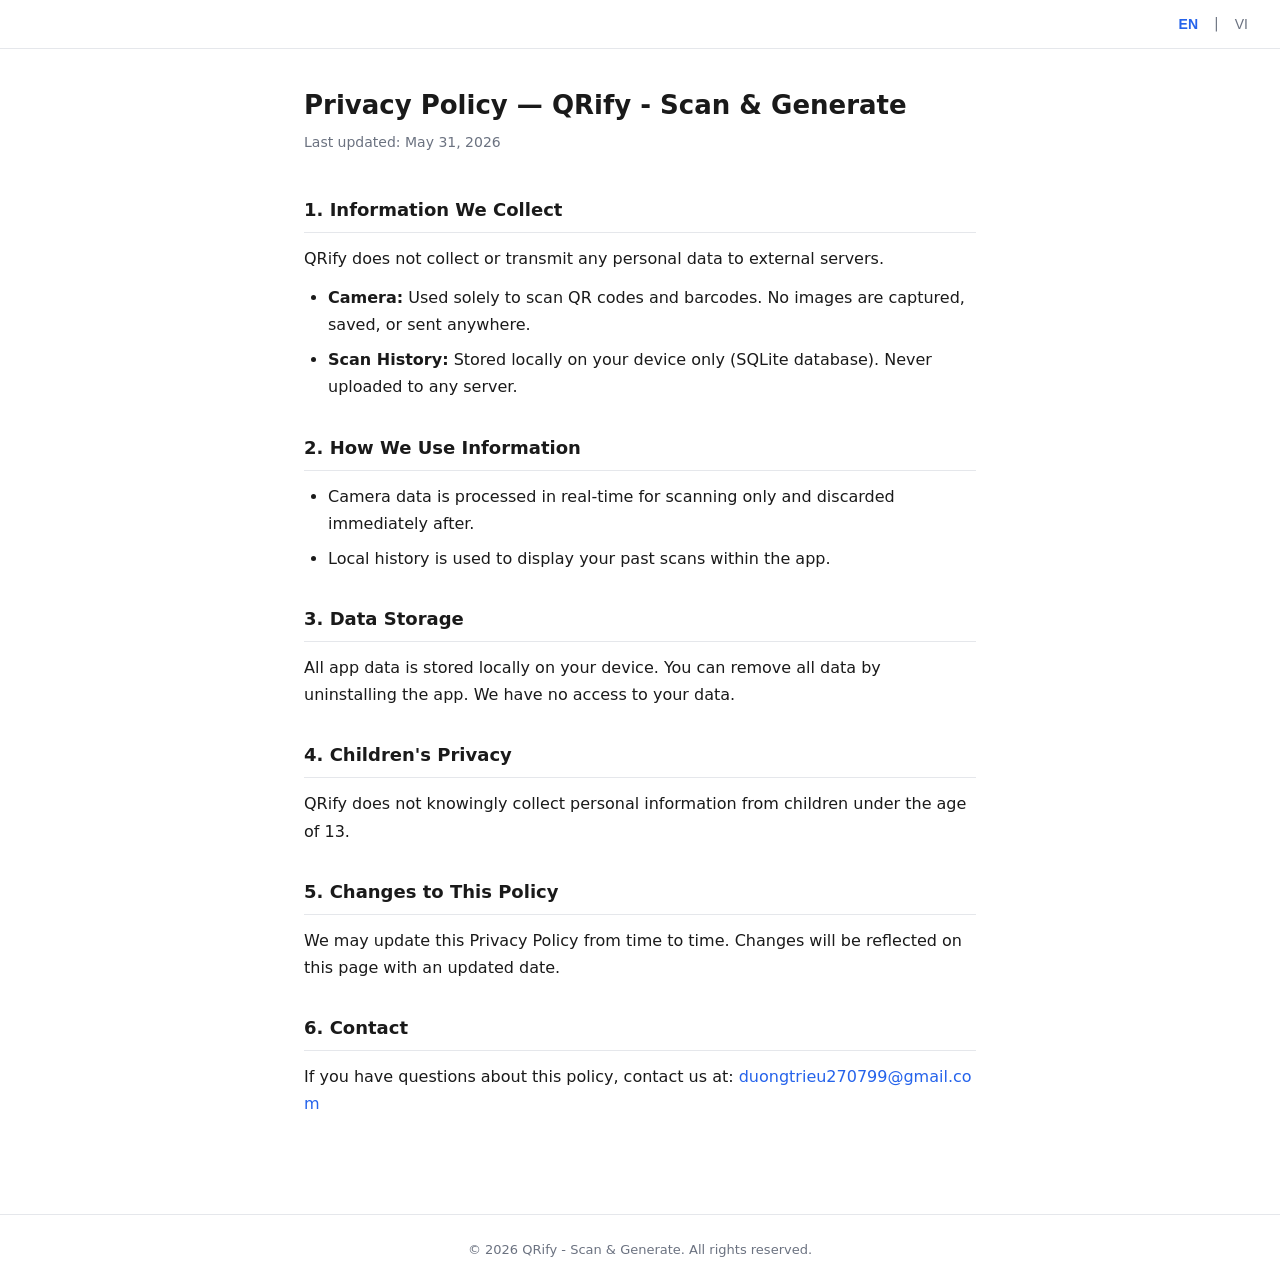
==== index.html @ f02696bc "Remove AdMob references and fix language display bug - Comment out Advertising ID (Section 1 & 2) an" ====
<!DOCTYPE html>
<html lang="en">
<head>
  <meta charset="UTF-8" />
  <meta name="viewport" content="width=device-width, initial-scale=1.0" />
  <title>Privacy Policy — QRify - Scan &amp; Generate</title>
  <style>
    .vi { display: none; }
    .lang-vi .vi { display: inline; }
    .lang-vi .en { display: none; }
  </style>
  <link rel="stylesheet" href="style.css?v=3" />
</head>
<body>
  <header>
    <div class="lang-switcher">
      <button id="btn-en" onclick="setLang('en')">EN</button>
      <span>|</span>
      <button id="btn-vi" onclick="setLang('vi')">VI</button>
    </div>
  </header>

  <main>
    <h1>
      <span class="en">Privacy Policy — QRify - Scan &amp; Generate</span>
      <span class="vi">Chính Sách Quyền Riêng Tư — QRify - Scan &amp; Generate</span>
    </h1>
    <p class="last-updated">
      <span class="en">Last updated: May 31, 2026</span>
      <span class="vi">Cập nhật lần cuối: 31 tháng 5, 2026</span>
    </p>

    <section>
      <h2>
        <span class="en">1. Information We Collect</span>
        <span class="vi">1. Thông Tin Chúng Tôi Thu Thập</span>
      </h2>
      <p>
        <span class="en">QRify does not collect or transmit any personal data to external servers.</span>
        <span class="vi">QRify không thu thập hay truyền bất kỳ dữ liệu cá nhân nào lên máy chủ bên ngoài.</span>
      </p>
      <ul>
        <li>
          <strong><span class="en">Camera:</span><span class="vi">Camera:</span></strong>
          <span class="en">Used solely to scan QR codes and barcodes. No images are captured, saved, or sent anywhere.</span>
          <span class="vi">Chỉ dùng để quét mã QR và barcode. Không chụp, không lưu, không gửi ảnh đi bất kỳ đâu.</span>
        </li>
        <li>
          <strong><span class="en">Scan History:</span><span class="vi">Lịch sử quét:</span></strong>
          <span class="en">Stored locally on your device only (SQLite database). Never uploaded to any server.</span>
          <span class="vi">Chỉ lưu cục bộ trên thiết bị của bạn (cơ sở dữ liệu SQLite). Không bao giờ được tải lên máy chủ.</span>
        </li>
        <!-- ADMOB: uncomment khi tích hợp AdMob
        <li>
          <strong><span class="en">Advertising ID:</span><span class="vi">Advertising ID:</span></strong>
          <span class="en">Google AdMob may collect your device Advertising ID to serve relevant ads. This is managed entirely by Google.</span>
          <span class="vi">Google AdMob có thể thu thập Advertising ID của thiết bị để hiển thị quảng cáo phù hợp. Việc này do Google quản lý hoàn toàn.</span>
        </li>
        -->
      </ul>
    </section>

    <section>
      <h2>
        <span class="en">2. How We Use Information</span>
        <span class="vi">2. Cách Chúng Tôi Sử Dụng Thông Tin</span>
      </h2>
      <ul>
        <li>
          <span class="en">Camera data is processed in real-time for scanning only and discarded immediately after.</span>
          <span class="vi">Dữ liệu camera chỉ được xử lý thời gian thực để quét và bị xóa ngay sau đó.</span>
        </li>
        <li>
          <span class="en">Local history is used to display your past scans within the app.</span>
          <span class="vi">Lịch sử cục bộ được dùng để hiển thị các lần quét trước đây trong ứng dụng.</span>
        </li>
        <!-- ADMOB: uncomment khi tích hợp AdMob
        <li>
          <span class="en">Advertising ID is used by Google AdMob per their own privacy policy.</span>
          <span class="vi">Advertising ID được Google AdMob sử dụng theo chính sách riêng của họ.</span>
        </li>
        -->
      </ul>
    </section>

    <!-- ADMOB: uncomment khi tích hợp AdMob
    <section>
      <h2>
        <span class="en">3. Third-Party Services</span>
        <span class="vi">3. Dịch Vụ Bên Thứ Ba</span>
      </h2>
      <p>
        <span class="en">We use Google AdMob for in-app advertising. Google may collect and use data as described in their Privacy Policy:</span>
        <span class="vi">Chúng tôi dùng Google AdMob cho quảng cáo trong ứng dụng. Google có thể thu thập và sử dụng dữ liệu theo Chính Sách Quyền Riêng Tư của họ:</span>
        <a href="https://policies.google.com/privacy" target="_blank" rel="noopener noreferrer">https://policies.google.com/privacy</a>
      </p>
    </section>
    -->

    <section>
      <h2>
        <span class="en">3. Data Storage</span>
        <span class="vi">3. Lưu Trữ Dữ Liệu</span>
      </h2>
      <p>
        <span class="en">All app data is stored locally on your device. You can remove all data by uninstalling the app. We have no access to your data.</span>
        <span class="vi">Toàn bộ dữ liệu ứng dụng được lưu cục bộ trên thiết bị của bạn. Bạn có thể xóa toàn bộ dữ liệu bằng cách gỡ cài đặt ứng dụng. Chúng tôi không có quyền truy cập vào dữ liệu của bạn.</span>
      </p>
    </section>

    <section>
      <h2>
        <span class="en">4. Children's Privacy</span>
        <span class="vi">4. Quyền Riêng Tư Trẻ Em</span>
      </h2>
      <p>
        <span class="en">QRify does not knowingly collect personal information from children under the age of 13.</span>
        <span class="vi">QRify không cố ý thu thập thông tin cá nhân từ trẻ em dưới 13 tuổi.</span>
      </p>
    </section>

    <section>
      <h2>
        <span class="en">5. Changes to This Policy</span>
        <span class="vi">5. Thay Đổi Chính Sách</span>
      </h2>
      <p>
        <span class="en">We may update this Privacy Policy from time to time. Changes will be reflected on this page with an updated date.</span>
        <span class="vi">Chúng tôi có thể cập nhật Chính Sách Quyền Riêng Tư này theo thời gian. Thay đổi sẽ được phản ánh trên trang này cùng ngày cập nhật mới.</span>
      </p>
    </section>

    <section>
      <h2>
        <span class="en">6. Contact</span>
        <span class="vi">6. Liên Hệ</span>
      </h2>
      <p>
        <span class="en">If you have questions about this policy, contact us at:</span>
        <span class="vi">Nếu bạn có thắc mắc về chính sách này, hãy liên hệ chúng tôi tại:</span>
        <a href="mailto:duongtrieu270799@gmail.com">duongtrieu270799@gmail.com</a>
      </p>
    </section>
  </main>

  <footer>
    <p>
      <span class="en">&copy; 2026 QRify - Scan &amp; Generate. All rights reserved.</span>
      <span class="vi">&copy; 2026 QRify - Scan &amp; Generate. Bảo lưu mọi quyền.</span>
    </p>
  </footer>

  <script>
    function setLang(lang) {
      if (lang === 'vi') {
        document.body.classList.add('lang-vi');
        document.documentElement.lang = 'vi';
      } else {
        document.body.classList.remove('lang-vi');
        document.documentElement.lang = 'en';
      }
      document.getElementById('btn-en').classList.toggle('active', lang === 'en');
      document.getElementById('btn-vi').classList.toggle('active', lang === 'vi');
      localStorage.setItem('qrify-lang', lang);
    }

    (function () {
      var param = new URLSearchParams(window.location.search).get('lang');
      var saved = localStorage.getItem('qrify-lang');
      setLang(param || saved || 'en');
    })();
  </script>
</body>
</html>
---- style.css ----
:root {
  --bg: #ffffff;
  --surface: #f8f9fa;
  --text: #1a1a1a;
  --text-muted: #6b7280;
  --accent: #2563eb;
  --accent-hover: #1d4ed8;
  --border: #e5e7eb;
  --radius: 6px;
}

@media (prefers-color-scheme: dark) {
  :root {
    --bg: #0f172a;
    --surface: #1e293b;
    --text: #f1f5f9;
    --text-muted: #94a3b8;
    --accent: #60a5fa;
    --accent-hover: #93c5fd;
    --border: #334155;
  }
}

*, *::before, *::after {
  box-sizing: border-box;
  margin: 0;
  padding: 0;
}

body {
  font-family: system-ui, -apple-system, BlinkMacSystemFont, "Segoe UI", sans-serif;
  background-color: var(--bg);
  color: var(--text);
  line-height: 1.7;
  font-size: 1rem;
}

/* Language visibility — default: show EN, hide VI */
.vi { display: none; }
.lang-vi .vi { display: inline; }
.lang-vi .en { display: none; }

/* Header */
header {
  position: sticky;
  top: 0;
  z-index: 10;
  background-color: var(--bg);
  border-bottom: 1px solid var(--border);
  padding: 0.75rem 1.5rem;
  display: flex;
  justify-content: flex-end;
}

.lang-switcher {
  display: flex;
  align-items: center;
  gap: 0.5rem;
  color: var(--text-muted);
  font-size: 0.875rem;
}

.lang-switcher button {
  background: none;
  border: none;
  cursor: pointer;
  font-size: 0.875rem;
  font-weight: 500;
  color: var(--text-muted);
  padding: 0.25rem 0.5rem;
  border-radius: var(--radius);
  transition: color 0.15s, background-color 0.15s;
}

.lang-switcher button:hover {
  color: var(--accent);
  background-color: var(--surface);
}

.lang-switcher button.active {
  color: var(--accent);
  font-weight: 700;
}

/* Main content */
main {
  max-width: 720px;
  margin: 0 auto;
  padding: 2.5rem 1.5rem 4rem;
}

h1 {
  font-size: 1.625rem;
  font-weight: 700;
  line-height: 1.3;
  margin-bottom: 0.5rem;
}

.last-updated {
  color: var(--text-muted);
  font-size: 0.875rem;
  margin-bottom: 2.5rem;
}

section {
  margin-bottom: 2rem;
}

h2 {
  font-size: 1.125rem;
  font-weight: 600;
  margin-bottom: 0.75rem;
  padding-bottom: 0.4rem;
  border-bottom: 1px solid var(--border);
}

p {
  margin-bottom: 0.75rem;
  color: var(--text);
}

ul {
  padding-left: 1.5rem;
  margin-bottom: 0.75rem;
}

li {
  margin-bottom: 0.5rem;
}

a {
  color: var(--accent);
  text-decoration: none;
  word-break: break-all;
}

a:hover {
  color: var(--accent-hover);
  text-decoration: underline;
}

/* Footer */
footer {
  border-top: 1px solid var(--border);
  padding: 1.5rem;
  text-align: center;
}

footer p {
  color: var(--text-muted);
  font-size: 0.8125rem;
  margin-bottom: 0;
}

/* Mobile */
@media (max-width: 480px) {
  main {
    padding: 2rem 1.25rem 3rem;
  }

  h1 {
    font-size: 1.375rem;
  }
}
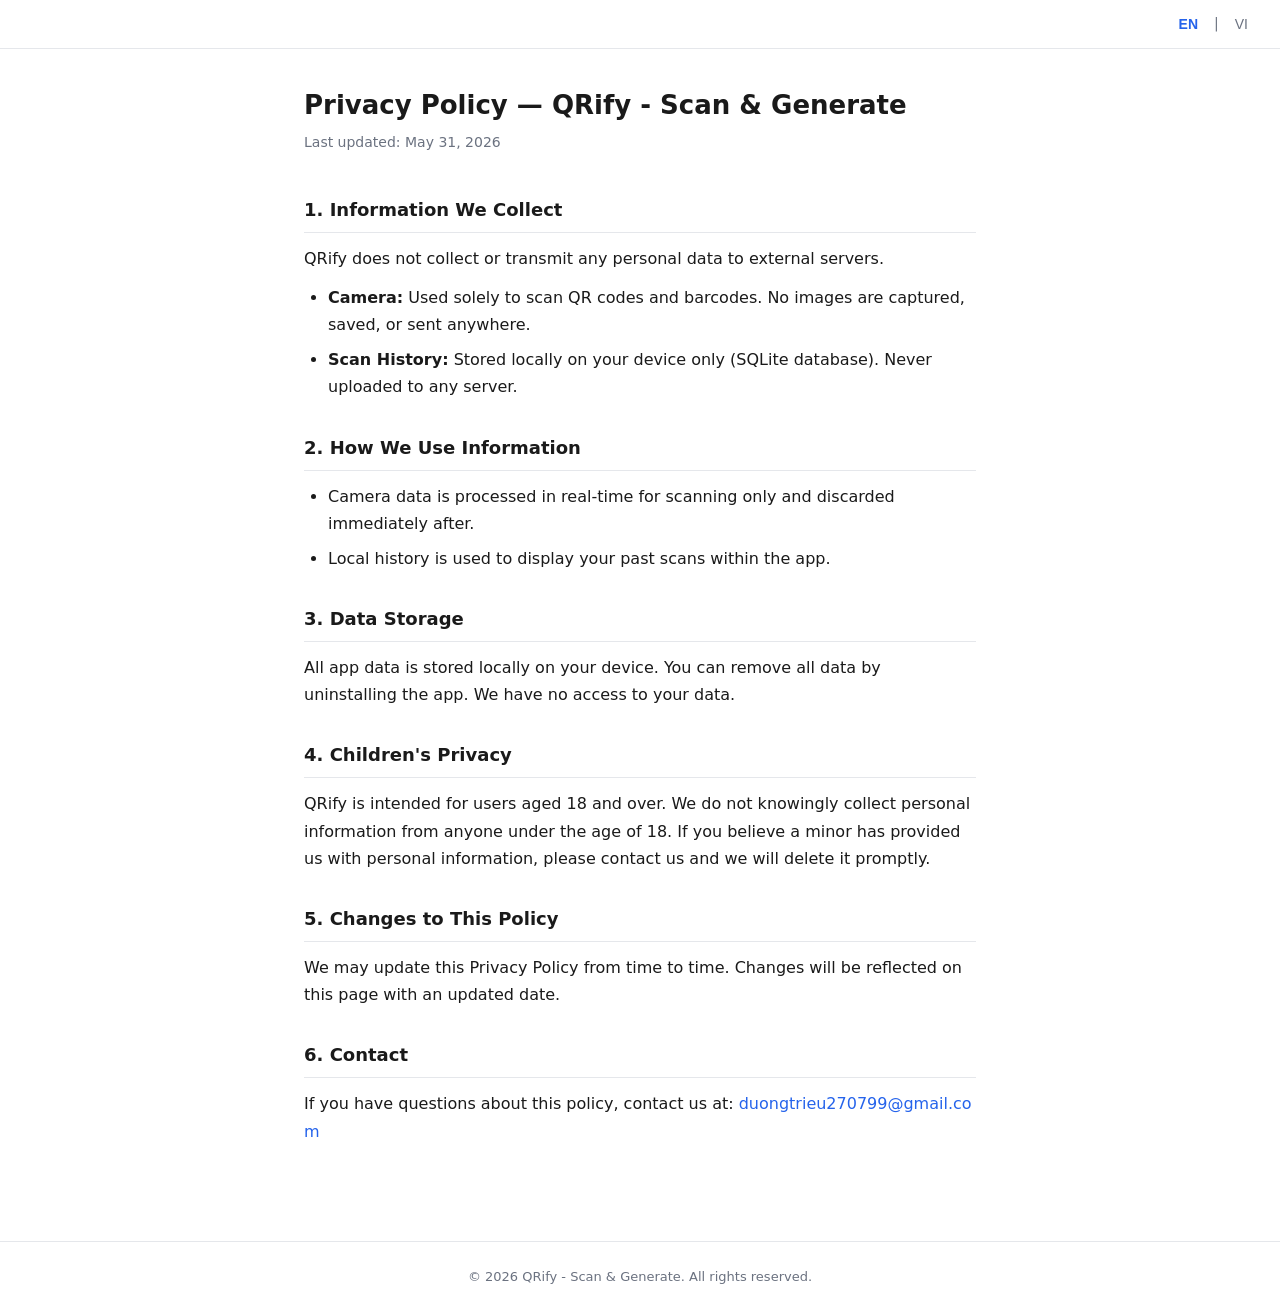
==== commit ceda1192: "Update Children's Privacy section for 18+ target audience App targets users 18 and over per store li" ====
--- a/index.html
+++ b/index.html
@@ -114,8 +114,8 @@
         <span class="vi">4. Quyền Riêng Tư Trẻ Em</span>
       </h2>
       <p>
-        <span class="en">QRify does not knowingly collect personal information from children under the age of 13.</span>
-        <span class="vi">QRify không cố ý thu thập thông tin cá nhân từ trẻ em dưới 13 tuổi.</span>
+        <span class="en">QRify is intended for users aged 18 and over. We do not knowingly collect personal information from anyone under the age of 18. If you believe a minor has provided us with personal information, please contact us and we will delete it promptly.</span>
+        <span class="vi">QRify dành cho người dùng từ 18 tuổi trở lên. Chúng tôi không cố ý thu thập thông tin cá nhân từ bất kỳ ai dưới 18 tuổi. Nếu bạn cho rằng có người chưa đủ tuổi đã cung cấp thông tin cá nhân cho chúng tôi, vui lòng liên hệ để chúng tôi xóa ngay.</span>
       </p>
     </section>
 
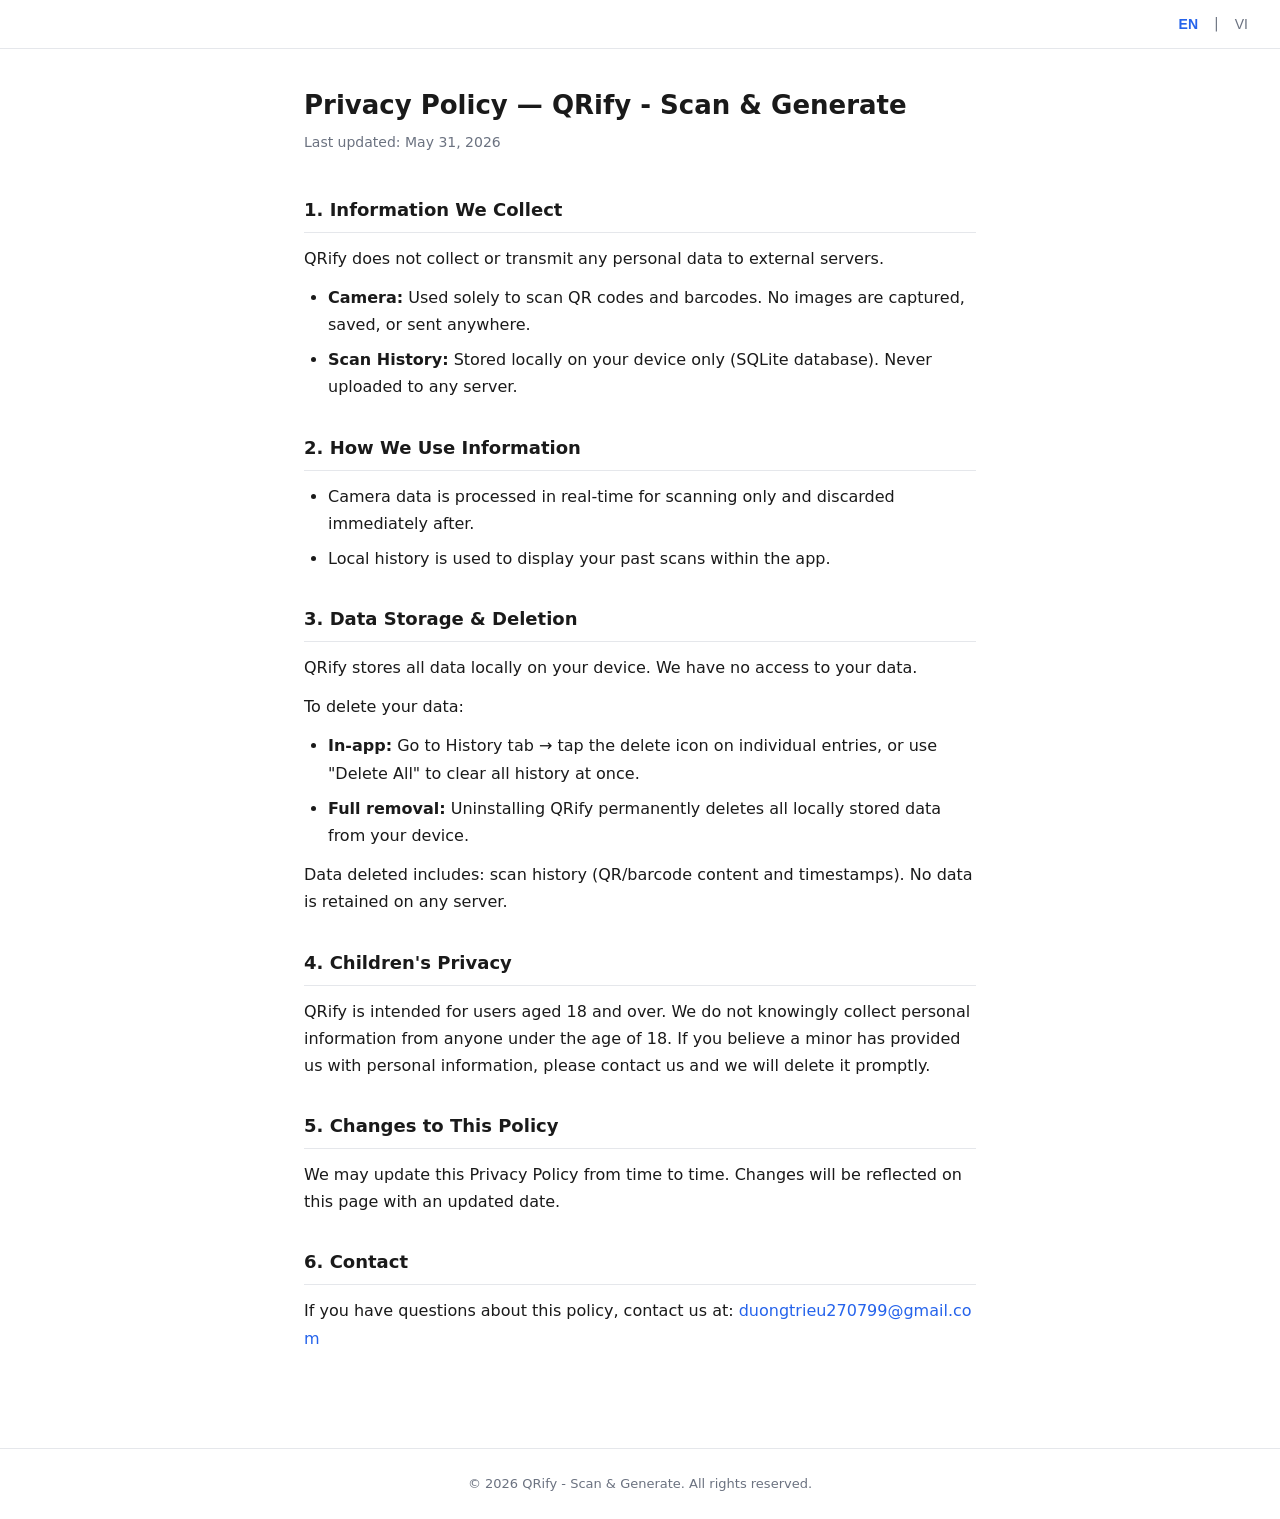
==== commit 6b22f3b7: "Expand Data Storage section and add anchor IDs to all sections - Rename Section 3 to "Data Storage &" ====
--- a/index.html
+++ b/index.html
@@ -30,7 +30,7 @@
       <span class="vi">Cập nhật lần cuối: 31 tháng 5, 2026</span>
     </p>
 
-    <section>
+    <section id="information-we-collect">
       <h2>
         <span class="en">1. Information We Collect</span>
         <span class="vi">1. Thông Tin Chúng Tôi Thu Thập</span>
@@ -60,7 +60,7 @@
       </ul>
     </section>
 
-    <section>
+    <section id="how-we-use-information">
       <h2>
         <span class="en">2. How We Use Information</span>
         <span class="vi">2. Cách Chúng Tôi Sử Dụng Thông Tin</span>
@@ -97,18 +97,38 @@
     </section>
     -->
 
-    <section>
+    <section id="data-storage-deletion">
       <h2>
-        <span class="en">3. Data Storage</span>
-        <span class="vi">3. Lưu Trữ Dữ Liệu</span>
+        <span class="en">3. Data Storage &amp; Deletion</span>
+        <span class="vi">3. Lưu Trữ &amp; Xóa Dữ Liệu</span>
       </h2>
       <p>
-        <span class="en">All app data is stored locally on your device. You can remove all data by uninstalling the app. We have no access to your data.</span>
-        <span class="vi">Toàn bộ dữ liệu ứng dụng được lưu cục bộ trên thiết bị của bạn. Bạn có thể xóa toàn bộ dữ liệu bằng cách gỡ cài đặt ứng dụng. Chúng tôi không có quyền truy cập vào dữ liệu của bạn.</span>
+        <span class="en">QRify stores all data locally on your device. We have no access to your data.</span>
+        <span class="vi">QRify lưu toàn bộ dữ liệu cục bộ trên thiết bị của bạn. Chúng tôi không có quyền truy cập vào dữ liệu của bạn.</span>
+      </p>
+      <p>
+        <span class="en">To delete your data:</span>
+        <span class="vi">Để xóa dữ liệu của bạn:</span>
+      </p>
+      <ul>
+        <li>
+          <strong><span class="en">In-app:</span><span class="vi">Trong ứng dụng:</span></strong>
+          <span class="en">Go to History tab → tap the delete icon on individual entries, or use "Delete All" to clear all history at once.</span>
+          <span class="vi">Vào tab Lịch sử → nhấn biểu tượng xóa trên từng mục, hoặc dùng "Xóa tất cả" để xóa toàn bộ lịch sử cùng lúc.</span>
+        </li>
+        <li>
+          <strong><span class="en">Full removal:</span><span class="vi">Xóa hoàn toàn:</span></strong>
+          <span class="en">Uninstalling QRify permanently deletes all locally stored data from your device.</span>
+          <span class="vi">Gỡ cài đặt QRify sẽ xóa vĩnh viễn toàn bộ dữ liệu được lưu cục bộ trên thiết bị của bạn.</span>
+        </li>
+      </ul>
+      <p>
+        <span class="en">Data deleted includes: scan history (QR/barcode content and timestamps). No data is retained on any server.</span>
+        <span class="vi">Dữ liệu bị xóa bao gồm: lịch sử quét (nội dung mã QR/barcode và thời gian). Không có dữ liệu nào được lưu trên bất kỳ máy chủ nào.</span>
       </p>
     </section>
 
-    <section>
+    <section id="childrens-privacy">
       <h2>
         <span class="en">4. Children's Privacy</span>
         <span class="vi">4. Quyền Riêng Tư Trẻ Em</span>
@@ -119,7 +139,7 @@
       </p>
     </section>
 
-    <section>
+    <section id="changes-to-this-policy">
       <h2>
         <span class="en">5. Changes to This Policy</span>
         <span class="vi">5. Thay Đổi Chính Sách</span>
@@ -130,7 +150,7 @@
       </p>
     </section>
 
-    <section>
+    <section id="contact">
       <h2>
         <span class="en">6. Contact</span>
         <span class="vi">6. Liên Hệ</span>
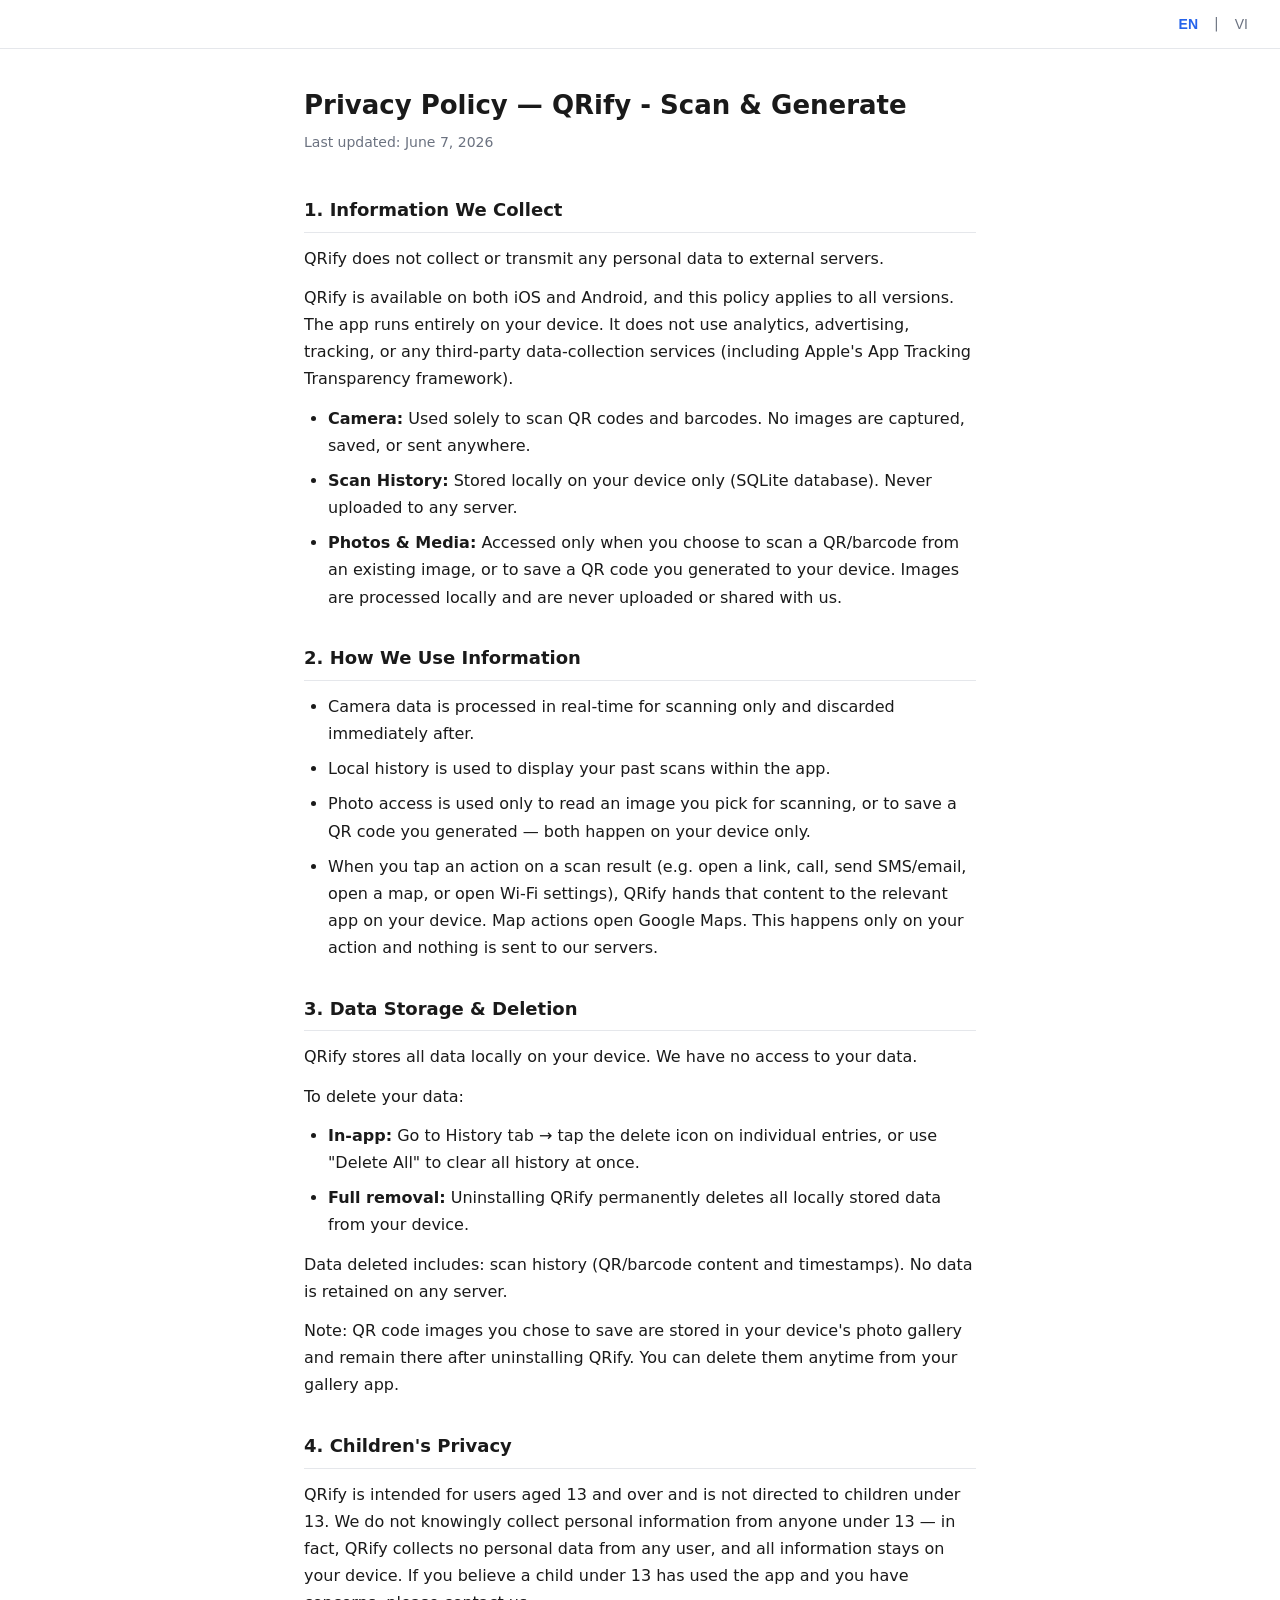
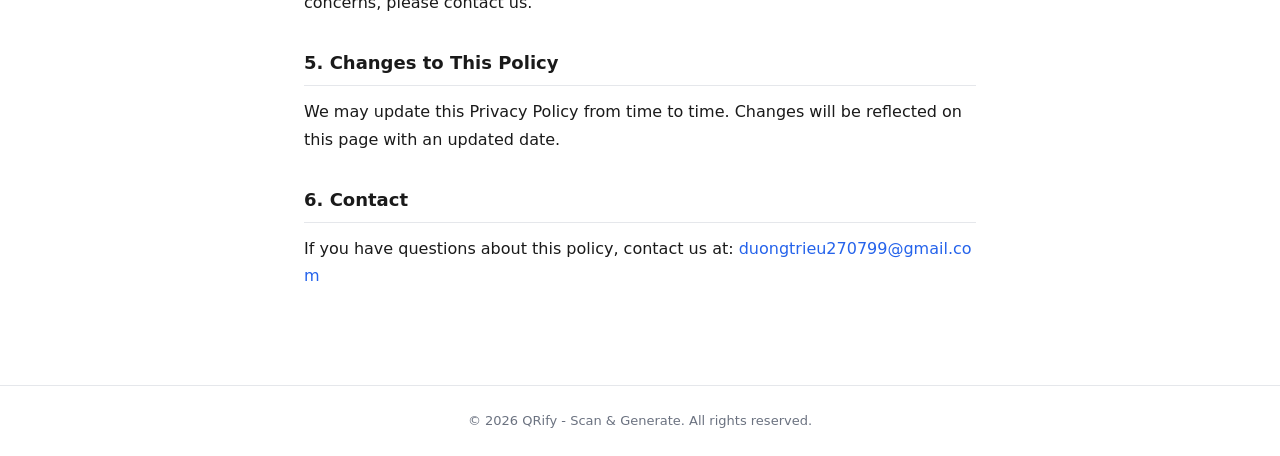
==== commit c96f5aeb: "Update privacy policy for iOS/Android, age 13+, and action handling - Lower target age from 18+ to 1" ====
--- a/index.html
+++ b/index.html
@@ -26,8 +26,8 @@
       <span class="vi">Chính Sách Quyền Riêng Tư — QRify - Scan &amp; Generate</span>
     </h1>
     <p class="last-updated">
-      <span class="en">Last updated: May 31, 2026</span>
-      <span class="vi">Cập nhật lần cuối: 31 tháng 5, 2026</span>
+      <span class="en">Last updated: June 7, 2026</span>
+      <span class="vi">Cập nhật lần cuối: 7 tháng 6, 2026</span>
     </p>
 
     <section id="information-we-collect">
@@ -38,6 +38,10 @@
       <p>
         <span class="en">QRify does not collect or transmit any personal data to external servers.</span>
         <span class="vi">QRify không thu thập hay truyền bất kỳ dữ liệu cá nhân nào lên máy chủ bên ngoài.</span>
+      </p>
+      <p>
+        <span class="en">QRify is available on both iOS and Android, and this policy applies to all versions. The app runs entirely on your device. It does not use analytics, advertising, tracking, or any third-party data-collection services (including Apple's App Tracking Transparency framework).</span>
+        <span class="vi">QRify có mặt trên cả iOS và Android, và chính sách này áp dụng cho mọi phiên bản. Ứng dụng chạy hoàn toàn trên thiết bị của bạn. Ứng dụng không sử dụng analytics, quảng cáo, theo dõi (tracking), hay bất kỳ dịch vụ thu thập dữ liệu của bên thứ ba nào (bao gồm cả khung App Tracking Transparency của Apple).</span>
       </p>
       <ul>
         <li>
@@ -50,6 +54,11 @@
           <span class="en">Stored locally on your device only (SQLite database). Never uploaded to any server.</span>
           <span class="vi">Chỉ lưu cục bộ trên thiết bị của bạn (cơ sở dữ liệu SQLite). Không bao giờ được tải lên máy chủ.</span>
         </li>
+        <li>
+          <strong><span class="en">Photos &amp; Media:</span><span class="vi">Ảnh &amp; Phương tiện:</span></strong>
+          <span class="en">Accessed only when you choose to scan a QR/barcode from an existing image, or to save a QR code you generated to your device. Images are processed locally and are never uploaded or shared with us.</span>
+          <span class="vi">Chỉ được truy cập khi bạn chọn quét mã QR/barcode từ một ảnh có sẵn, hoặc khi bạn lưu mã QR đã tạo vào thiết bị. Ảnh được xử lý cục bộ, không bao giờ được tải lên hay chia sẻ cho chúng tôi.</span>
+        </li>
         <!-- ADMOB: uncomment khi tích hợp AdMob
         <li>
           <strong><span class="en">Advertising ID:</span><span class="vi">Advertising ID:</span></strong>
@@ -74,6 +83,14 @@
           <span class="en">Local history is used to display your past scans within the app.</span>
           <span class="vi">Lịch sử cục bộ được dùng để hiển thị các lần quét trước đây trong ứng dụng.</span>
         </li>
+        <li>
+          <span class="en">Photo access is used only to read an image you pick for scanning, or to save a QR code you generated — both happen on your device only.</span>
+          <span class="vi">Quyền truy cập ảnh chỉ dùng để đọc ảnh bạn chọn để quét, hoặc lưu mã QR bạn đã tạo — cả hai đều chỉ diễn ra trên thiết bị của bạn.</span>
+        </li>
+        <li>
+          <span class="en">When you tap an action on a scan result (e.g. open a link, call, send SMS/email, open a map, or open Wi-Fi settings), QRify hands that content to the relevant app on your device. Map actions open Google Maps. This happens only on your action and nothing is sent to our servers.</span>
+          <span class="vi">Khi bạn bấm một hành động trên kết quả quét (mở liên kết, gọi, gửi SMS/email, mở bản đồ, hoặc mở Cài đặt Wi-Fi), QRify chuyển nội dung đó sang app tương ứng trên thiết bị. Hành động bản đồ sẽ mở Google Maps. Việc này chỉ xảy ra khi bạn chủ động bấm và không có dữ liệu nào được gửi lên máy chủ của chúng tôi.</span>
+        </li>
         <!-- ADMOB: uncomment khi tích hợp AdMob
         <li>
           <span class="en">Advertising ID is used by Google AdMob per their own privacy policy.</span>
@@ -126,6 +143,10 @@
         <span class="en">Data deleted includes: scan history (QR/barcode content and timestamps). No data is retained on any server.</span>
         <span class="vi">Dữ liệu bị xóa bao gồm: lịch sử quét (nội dung mã QR/barcode và thời gian). Không có dữ liệu nào được lưu trên bất kỳ máy chủ nào.</span>
       </p>
+      <p>
+        <span class="en">Note: QR code images you chose to save are stored in your device's photo gallery and remain there after uninstalling QRify. You can delete them anytime from your gallery app.</span>
+        <span class="vi">Lưu ý: Các ảnh mã QR mà bạn đã chọn lưu được lưu trong thư viện ảnh của thiết bị và vẫn còn ở đó sau khi gỡ QRify. Bạn có thể xóa chúng bất cứ lúc nào từ ứng dụng thư viện ảnh.</span>
+      </p>
     </section>
 
     <section id="childrens-privacy">
@@ -134,8 +155,8 @@
         <span class="vi">4. Quyền Riêng Tư Trẻ Em</span>
       </h2>
       <p>
-        <span class="en">QRify is intended for users aged 18 and over. We do not knowingly collect personal information from anyone under the age of 18. If you believe a minor has provided us with personal information, please contact us and we will delete it promptly.</span>
-        <span class="vi">QRify dành cho người dùng từ 18 tuổi trở lên. Chúng tôi không cố ý thu thập thông tin cá nhân từ bất kỳ ai dưới 18 tuổi. Nếu bạn cho rằng có người chưa đủ tuổi đã cung cấp thông tin cá nhân cho chúng tôi, vui lòng liên hệ để chúng tôi xóa ngay.</span>
+        <span class="en">QRify is intended for users aged 13 and over and is not directed to children under 13. We do not knowingly collect personal information from anyone under 13 — in fact, QRify collects no personal data from any user, and all information stays on your device. If you believe a child under 13 has used the app and you have concerns, please contact us.</span>
+        <span class="vi">QRify dành cho người dùng từ 13 tuổi trở lên và không hướng tới trẻ em dưới 13 tuổi. Chúng tôi không cố ý thu thập thông tin cá nhân từ bất kỳ ai dưới 13 tuổi — thực tế, QRify không thu thập dữ liệu cá nhân từ bất kỳ người dùng nào, và mọi thông tin đều nằm trên thiết bị của bạn. Nếu bạn cho rằng có trẻ dưới 13 tuổi đã dùng ứng dụng và bạn có lo ngại, vui lòng liên hệ chúng tôi.</span>
       </p>
     </section>
 
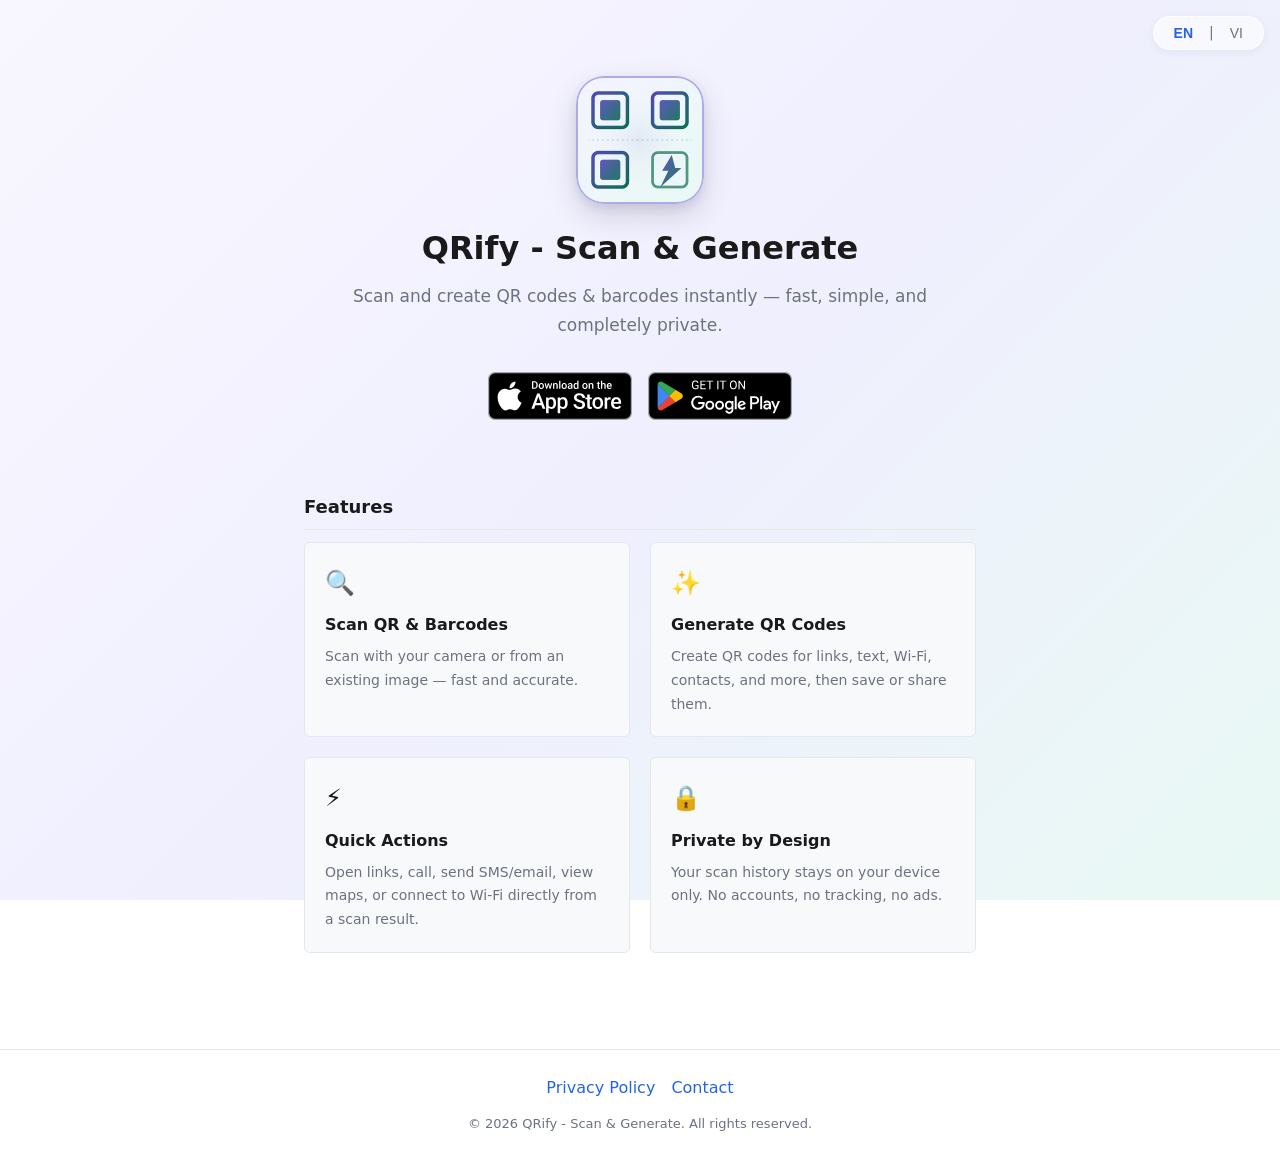
==== commit 2c577e1e: "Restructure site: add landing page and shared assets - Add root landing page (EN/VI) with App Store " ====
--- a/index.html
+++ b/index.html
@@ -3,188 +3,107 @@
 <head>
   <meta charset="UTF-8" />
   <meta name="viewport" content="width=device-width, initial-scale=1.0" />
-  <title>Privacy Policy — QRify - Scan &amp; Generate</title>
+  <title>QRify - Scan &amp; Generate</title>
+  <meta name="description" content="QRify - Scan & Generate: a fast, private QR code and barcode scanner & generator. All data stays on your device." />
   <style>
     .vi { display: none; }
     .lang-vi .vi { display: inline; }
     .lang-vi .en { display: none; }
   </style>
-  <link rel="stylesheet" href="style.css?v=3" />
+  <link rel="stylesheet" href="assets/style.css?v=11" />
 </head>
 <body>
-  <header>
-    <div class="lang-switcher">
-      <button id="btn-en" onclick="setLang('en')">EN</button>
-      <span>|</span>
-      <button id="btn-vi" onclick="setLang('vi')">VI</button>
-    </div>
-  </header>
+  <div class="lang-switcher">
+    <button id="btn-en" onclick="setLang('en')">EN</button>
+    <span>|</span>
+    <button id="btn-vi" onclick="setLang('vi')">VI</button>
+  </div>
 
   <main>
-    <h1>
-      <span class="en">Privacy Policy — QRify - Scan &amp; Generate</span>
-      <span class="vi">Chính Sách Quyền Riêng Tư — QRify - Scan &amp; Generate</span>
-    </h1>
-    <p class="last-updated">
-      <span class="en">Last updated: June 7, 2026</span>
-      <span class="vi">Cập nhật lần cuối: 7 tháng 6, 2026</span>
-    </p>
-
-    <section id="information-we-collect">
-      <h2>
-        <span class="en">1. Information We Collect</span>
-        <span class="vi">1. Thông Tin Chúng Tôi Thu Thập</span>
-      </h2>
-      <p>
-        <span class="en">QRify does not collect or transmit any personal data to external servers.</span>
-        <span class="vi">QRify không thu thập hay truyền bất kỳ dữ liệu cá nhân nào lên máy chủ bên ngoài.</span>
+    <section class="hero">
+      <img class="logo" src="assets/logo.png" alt="QRify logo" />
+      <h1>QRify - Scan &amp; Generate</h1>
+      <p class="tagline">
+        <span class="en">Scan and create QR codes &amp; barcodes instantly — fast, simple, and completely private.</span>
+        <span class="vi">Quét và tạo mã QR &amp; barcode ngay lập tức — nhanh, đơn giản và hoàn toàn riêng tư.</span>
       </p>
-      <p>
-        <span class="en">QRify is available on both iOS and Android, and this policy applies to all versions. The app runs entirely on your device. It does not use analytics, advertising, tracking, or any third-party data-collection services (including Apple's App Tracking Transparency framework).</span>
-        <span class="vi">QRify có mặt trên cả iOS và Android, và chính sách này áp dụng cho mọi phiên bản. Ứng dụng chạy hoàn toàn trên thiết bị của bạn. Ứng dụng không sử dụng analytics, quảng cáo, theo dõi (tracking), hay bất kỳ dịch vụ thu thập dữ liệu của bên thứ ba nào (bao gồm cả khung App Tracking Transparency của Apple).</span>
-      </p>
-      <ul>
-        <li>
-          <strong><span class="en">Camera:</span><span class="vi">Camera:</span></strong>
-          <span class="en">Used solely to scan QR codes and barcodes. No images are captured, saved, or sent anywhere.</span>
-          <span class="vi">Chỉ dùng để quét mã QR và barcode. Không chụp, không lưu, không gửi ảnh đi bất kỳ đâu.</span>
-        </li>
-        <li>
-          <strong><span class="en">Scan History:</span><span class="vi">Lịch sử quét:</span></strong>
-          <span class="en">Stored locally on your device only (SQLite database). Never uploaded to any server.</span>
-          <span class="vi">Chỉ lưu cục bộ trên thiết bị của bạn (cơ sở dữ liệu SQLite). Không bao giờ được tải lên máy chủ.</span>
-        </li>
-        <li>
-          <strong><span class="en">Photos &amp; Media:</span><span class="vi">Ảnh &amp; Phương tiện:</span></strong>
-          <span class="en">Accessed only when you choose to scan a QR/barcode from an existing image, or to save a QR code you generated to your device. Images are processed locally and are never uploaded or shared with us.</span>
-          <span class="vi">Chỉ được truy cập khi bạn chọn quét mã QR/barcode từ một ảnh có sẵn, hoặc khi bạn lưu mã QR đã tạo vào thiết bị. Ảnh được xử lý cục bộ, không bao giờ được tải lên hay chia sẻ cho chúng tôi.</span>
-        </li>
-        <!-- ADMOB: uncomment khi tích hợp AdMob
-        <li>
-          <strong><span class="en">Advertising ID:</span><span class="vi">Advertising ID:</span></strong>
-          <span class="en">Google AdMob may collect your device Advertising ID to serve relevant ads. This is managed entirely by Google.</span>
-          <span class="vi">Google AdMob có thể thu thập Advertising ID của thiết bị để hiển thị quảng cáo phù hợp. Việc này do Google quản lý hoàn toàn.</span>
-        </li>
-        -->
-      </ul>
+      <div class="store-buttons">
+        <a class="store-button" href="https://apps.apple.com/app/id6777644974" target="_blank" rel="noopener noreferrer">
+          <img class="en" src="assets/app-store-badge.svg" alt="Download on the App Store" />
+          <img class="vi" src="assets/app-store-badge-vi.svg" alt="Tải xuống trên App Store" />
+        </a>
+        <a class="store-button" href="https://play.google.com/store/apps/details?id=com.yangwave.nvd.qrif" target="_blank" rel="noopener noreferrer">
+          <img class="en" src="assets/google-play-badge.svg" alt="Get it on Google Play" />
+          <img class="vi" src="assets/google-play-badge-vi.svg" alt="Tải về từ Google Play" />
+        </a>
+      </div>
     </section>
 
-    <section id="how-we-use-information">
+    <section id="features">
       <h2>
-        <span class="en">2. How We Use Information</span>
-        <span class="vi">2. Cách Chúng Tôi Sử Dụng Thông Tin</span>
+        <span class="en">Features</span>
+        <span class="vi">Tính Năng</span>
       </h2>
-      <ul>
-        <li>
-          <span class="en">Camera data is processed in real-time for scanning only and discarded immediately after.</span>
-          <span class="vi">Dữ liệu camera chỉ được xử lý thời gian thực để quét và bị xóa ngay sau đó.</span>
-        </li>
-        <li>
-          <span class="en">Local history is used to display your past scans within the app.</span>
-          <span class="vi">Lịch sử cục bộ được dùng để hiển thị các lần quét trước đây trong ứng dụng.</span>
-        </li>
-        <li>
-          <span class="en">Photo access is used only to read an image you pick for scanning, or to save a QR code you generated — both happen on your device only.</span>
-          <span class="vi">Quyền truy cập ảnh chỉ dùng để đọc ảnh bạn chọn để quét, hoặc lưu mã QR bạn đã tạo — cả hai đều chỉ diễn ra trên thiết bị của bạn.</span>
-        </li>
-        <li>
-          <span class="en">When you tap an action on a scan result (e.g. open a link, call, send SMS/email, open a map, or open Wi-Fi settings), QRify hands that content to the relevant app on your device. Map actions open Google Maps. This happens only on your action and nothing is sent to our servers.</span>
-          <span class="vi">Khi bạn bấm một hành động trên kết quả quét (mở liên kết, gọi, gửi SMS/email, mở bản đồ, hoặc mở Cài đặt Wi-Fi), QRify chuyển nội dung đó sang app tương ứng trên thiết bị. Hành động bản đồ sẽ mở Google Maps. Việc này chỉ xảy ra khi bạn chủ động bấm và không có dữ liệu nào được gửi lên máy chủ của chúng tôi.</span>
-        </li>
-        <!-- ADMOB: uncomment khi tích hợp AdMob
-        <li>
-          <span class="en">Advertising ID is used by Google AdMob per their own privacy policy.</span>
-          <span class="vi">Advertising ID được Google AdMob sử dụng theo chính sách riêng của họ.</span>
-        </li>
-        -->
-      </ul>
-    </section>
-
-    <!-- ADMOB: uncomment khi tích hợp AdMob
-    <section>
-      <h2>
-        <span class="en">3. Third-Party Services</span>
-        <span class="vi">3. Dịch Vụ Bên Thứ Ba</span>
-      </h2>
-      <p>
-        <span class="en">We use Google AdMob for in-app advertising. Google may collect and use data as described in their Privacy Policy:</span>
-        <span class="vi">Chúng tôi dùng Google AdMob cho quảng cáo trong ứng dụng. Google có thể thu thập và sử dụng dữ liệu theo Chính Sách Quyền Riêng Tư của họ:</span>
-        <a href="https://policies.google.com/privacy" target="_blank" rel="noopener noreferrer">https://policies.google.com/privacy</a>
-      </p>
-    </section>
-    -->
-
-    <section id="data-storage-deletion">
-      <h2>
-        <span class="en">3. Data Storage &amp; Deletion</span>
-        <span class="vi">3. Lưu Trữ &amp; Xóa Dữ Liệu</span>
-      </h2>
-      <p>
-        <span class="en">QRify stores all data locally on your device. We have no access to your data.</span>
-        <span class="vi">QRify lưu toàn bộ dữ liệu cục bộ trên thiết bị của bạn. Chúng tôi không có quyền truy cập vào dữ liệu của bạn.</span>
-      </p>
-      <p>
-        <span class="en">To delete your data:</span>
-        <span class="vi">Để xóa dữ liệu của bạn:</span>
-      </p>
-      <ul>
-        <li>
-          <strong><span class="en">In-app:</span><span class="vi">Trong ứng dụng:</span></strong>
-          <span class="en">Go to History tab → tap the delete icon on individual entries, or use "Delete All" to clear all history at once.</span>
-          <span class="vi">Vào tab Lịch sử → nhấn biểu tượng xóa trên từng mục, hoặc dùng "Xóa tất cả" để xóa toàn bộ lịch sử cùng lúc.</span>
-        </li>
-        <li>
-          <strong><span class="en">Full removal:</span><span class="vi">Xóa hoàn toàn:</span></strong>
-          <span class="en">Uninstalling QRify permanently deletes all locally stored data from your device.</span>
-          <span class="vi">Gỡ cài đặt QRify sẽ xóa vĩnh viễn toàn bộ dữ liệu được lưu cục bộ trên thiết bị của bạn.</span>
-        </li>
-      </ul>
-      <p>
-        <span class="en">Data deleted includes: scan history (QR/barcode content and timestamps). No data is retained on any server.</span>
-        <span class="vi">Dữ liệu bị xóa bao gồm: lịch sử quét (nội dung mã QR/barcode và thời gian). Không có dữ liệu nào được lưu trên bất kỳ máy chủ nào.</span>
-      </p>
-      <p>
-        <span class="en">Note: QR code images you chose to save are stored in your device's photo gallery and remain there after uninstalling QRify. You can delete them anytime from your gallery app.</span>
-        <span class="vi">Lưu ý: Các ảnh mã QR mà bạn đã chọn lưu được lưu trong thư viện ảnh của thiết bị và vẫn còn ở đó sau khi gỡ QRify. Bạn có thể xóa chúng bất cứ lúc nào từ ứng dụng thư viện ảnh.</span>
-      </p>
-    </section>
-
-    <section id="childrens-privacy">
-      <h2>
-        <span class="en">4. Children's Privacy</span>
-        <span class="vi">4. Quyền Riêng Tư Trẻ Em</span>
-      </h2>
-      <p>
-        <span class="en">QRify is intended for users aged 13 and over and is not directed to children under 13. We do not knowingly collect personal information from anyone under 13 — in fact, QRify collects no personal data from any user, and all information stays on your device. If you believe a child under 13 has used the app and you have concerns, please contact us.</span>
-        <span class="vi">QRify dành cho người dùng từ 13 tuổi trở lên và không hướng tới trẻ em dưới 13 tuổi. Chúng tôi không cố ý thu thập thông tin cá nhân từ bất kỳ ai dưới 13 tuổi — thực tế, QRify không thu thập dữ liệu cá nhân từ bất kỳ người dùng nào, và mọi thông tin đều nằm trên thiết bị của bạn. Nếu bạn cho rằng có trẻ dưới 13 tuổi đã dùng ứng dụng và bạn có lo ngại, vui lòng liên hệ chúng tôi.</span>
-      </p>
-    </section>
-
-    <section id="changes-to-this-policy">
-      <h2>
-        <span class="en">5. Changes to This Policy</span>
-        <span class="vi">5. Thay Đổi Chính Sách</span>
-      </h2>
-      <p>
-        <span class="en">We may update this Privacy Policy from time to time. Changes will be reflected on this page with an updated date.</span>
-        <span class="vi">Chúng tôi có thể cập nhật Chính Sách Quyền Riêng Tư này theo thời gian. Thay đổi sẽ được phản ánh trên trang này cùng ngày cập nhật mới.</span>
-      </p>
-    </section>
-
-    <section id="contact">
-      <h2>
-        <span class="en">6. Contact</span>
-        <span class="vi">6. Liên Hệ</span>
-      </h2>
-      <p>
-        <span class="en">If you have questions about this policy, contact us at:</span>
-        <span class="vi">Nếu bạn có thắc mắc về chính sách này, hãy liên hệ chúng tôi tại:</span>
-        <a href="mailto:duongtrieu270799@gmail.com">duongtrieu270799@gmail.com</a>
-      </p>
+      <div class="feature-grid">
+        <div class="feature-card">
+          <div class="icon">🔍</div>
+          <h3>
+            <span class="en">Scan QR &amp; Barcodes</span>
+            <span class="vi">Quét QR &amp; Barcode</span>
+          </h3>
+          <p>
+            <span class="en">Scan with your camera or from an existing image — fast and accurate.</span>
+            <span class="vi">Quét bằng camera hoặc từ ảnh có sẵn — nhanh và chính xác.</span>
+          </p>
+        </div>
+        <div class="feature-card">
+          <div class="icon">✨</div>
+          <h3>
+            <span class="en">Generate QR Codes</span>
+            <span class="vi">Tạo Mã QR</span>
+          </h3>
+          <p>
+            <span class="en">Create QR codes for links, text, Wi-Fi, contacts, and more, then save or share them.</span>
+            <span class="vi">Tạo mã QR cho liên kết, văn bản, Wi-Fi, liên hệ và nhiều hơn nữa, rồi lưu hoặc chia sẻ.</span>
+          </p>
+        </div>
+        <div class="feature-card">
+          <div class="icon">⚡</div>
+          <h3>
+            <span class="en">Quick Actions</span>
+            <span class="vi">Hành Động Nhanh</span>
+          </h3>
+          <p>
+            <span class="en">Open links, call, send SMS/email, view maps, or connect to Wi-Fi directly from a scan result.</span>
+            <span class="vi">Mở liên kết, gọi điện, gửi SMS/email, xem bản đồ hoặc kết nối Wi-Fi ngay từ kết quả quét.</span>
+          </p>
+        </div>
+        <div class="feature-card">
+          <div class="icon">🔒</div>
+          <h3>
+            <span class="en">Private by Design</span>
+            <span class="vi">Riêng Tư Tuyệt Đối</span>
+          </h3>
+          <p>
+            <span class="en">Your scan history stays on your device only. No accounts, no tracking, no ads.</span>
+            <span class="vi">Lịch sử quét chỉ lưu trên thiết bị của bạn. Không tài khoản, không theo dõi, không quảng cáo.</span>
+          </p>
+        </div>
+      </div>
     </section>
   </main>
 
   <footer>
+    <div class="footer-links">
+      <a href="privacy/">
+        <span class="en">Privacy Policy</span>
+        <span class="vi">Chính Sách Quyền Riêng Tư</span>
+      </a>
+      <a href="mailto:duongtrieu270799@gmail.com">
+        <span class="en">Contact</span>
+        <span class="vi">Liên Hệ</span>
+      </a>
+    </div>
     <p>
       <span class="en">&copy; 2026 QRify - Scan &amp; Generate. All rights reserved.</span>
       <span class="vi">&copy; 2026 QRify - Scan &amp; Generate. Bảo lưu mọi quyền.</span>
--- a/assets/style.css
+++ b/assets/style.css
@@ -0,0 +1,293 @@
+:root {
+  --bg: #ffffff;
+  --surface: #f8f9fa;
+  --text: #1a1a1a;
+  --text-muted: #6b7280;
+  --accent: #2563eb;
+  --accent-hover: #1d4ed8;
+  --border: #e5e7eb;
+  --radius: 6px;
+}
+
+@media (prefers-color-scheme: dark) {
+  :root {
+    --bg: #0f172a;
+    --surface: #1e293b;
+    --text: #f1f5f9;
+    --text-muted: #94a3b8;
+    --accent: #60a5fa;
+    --accent-hover: #93c5fd;
+    --border: #334155;
+  }
+
+  body {
+    background: var(--bg);
+  }
+}
+
+*, *::before, *::after {
+  box-sizing: border-box;
+  margin: 0;
+  padding: 0;
+}
+
+body {
+  font-family: system-ui, -apple-system, BlinkMacSystemFont, "Segoe UI", sans-serif;
+  background: linear-gradient(135deg, #F8F7FF 0%, #F0EFFE 50%, #E8F9F4 100%) fixed;
+  min-height: 100vh;
+  color: var(--text);
+  line-height: 1.7;
+  font-size: 1rem;
+}
+
+/* Language visibility — default: show EN, hide VI */
+.vi { display: none; }
+.lang-vi .vi { display: inline; }
+.lang-vi .en { display: none; }
+
+.back-link {
+  margin-right: auto;
+  color: var(--text-muted);
+  font-size: 0.875rem;
+  font-weight: 500;
+  text-decoration: none;
+}
+
+.back-link:hover {
+  color: var(--accent);
+}
+
+.lang-switcher {
+  display: flex;
+  align-items: center;
+  gap: 0.5rem;
+  color: var(--text-muted);
+  font-size: 0.875rem;
+}
+
+/* Floating language switcher / back link (not inside a header) */
+body > .lang-switcher,
+body > .back-link {
+  position: fixed;
+  top: 1rem;
+  z-index: 10;
+  padding: 0.25rem 0.75rem;
+  background: rgba(255, 255, 255, 0.55);
+  border: 1px solid rgba(255, 255, 255, 0.7);
+  border-radius: 999px;
+  backdrop-filter: blur(8px);
+  -webkit-backdrop-filter: blur(8px);
+  box-shadow: 0 2px 8px rgba(60, 60, 90, 0.08);
+}
+
+body > .lang-switcher {
+  right: 1rem;
+}
+
+body > .back-link {
+  left: 1rem;
+  display: flex;
+  align-items: center;
+  line-height: 1.9;
+}
+
+.lang-switcher button {
+  background: none;
+  border: none;
+  cursor: pointer;
+  font-size: 0.875rem;
+  font-weight: 500;
+  color: var(--text-muted);
+  padding: 0.25rem 0.5rem;
+  border-radius: var(--radius);
+  transition: color 0.15s, background-color 0.15s;
+}
+
+.lang-switcher button:hover {
+  color: var(--accent);
+  background-color: var(--surface);
+}
+
+.lang-switcher button.active {
+  color: var(--accent);
+  font-weight: 700;
+}
+
+/* Main content */
+main {
+  max-width: 720px;
+  margin: 0 auto;
+  padding: 3.75rem 1.5rem 4rem;
+}
+
+h1 {
+  font-size: 1.625rem;
+  font-weight: 700;
+  line-height: 1.3;
+  margin-bottom: 0.5rem;
+}
+
+.last-updated {
+  color: var(--text-muted);
+  font-size: 0.875rem;
+  margin-bottom: 2.5rem;
+}
+
+section {
+  margin-bottom: 2rem;
+}
+
+h2 {
+  font-size: 1.125rem;
+  font-weight: 600;
+  margin-bottom: 0.75rem;
+  padding-bottom: 0.4rem;
+  border-bottom: 1px solid var(--border);
+}
+
+p {
+  margin-bottom: 0.75rem;
+  color: var(--text);
+}
+
+ul {
+  padding-left: 1.5rem;
+  margin-bottom: 0.75rem;
+}
+
+li {
+  margin-bottom: 0.5rem;
+}
+
+a {
+  color: var(--accent);
+  text-decoration: none;
+  word-break: break-all;
+}
+
+a:hover {
+  color: var(--accent-hover);
+  text-decoration: underline;
+}
+
+/* Footer */
+footer {
+  border-top: 1px solid var(--border);
+  padding: 1.5rem;
+  text-align: center;
+}
+
+footer p {
+  color: var(--text-muted);
+  font-size: 0.8125rem;
+  margin-bottom: 0;
+}
+
+/* Mobile */
+@media (max-width: 480px) {
+  main {
+    padding: 2rem 1.25rem 3rem;
+  }
+
+  h1 {
+    font-size: 1.375rem;
+  }
+}
+
+/* Landing page */
+.hero {
+  text-align: center;
+  padding: 1rem 0 2.5rem;
+}
+
+.hero .logo {
+  width: 128px;
+  height: 128px;
+  margin-bottom: 1rem;
+  border-radius: 22%;
+  object-fit: cover;
+  box-shadow: 0 12px 28px rgba(60, 60, 90, 0.18), 0 4px 10px rgba(60, 60, 90, 0.1);
+}
+
+.hero h1 {
+  font-size: 2rem;
+  margin-bottom: 0.75rem;
+  border-bottom: none;
+  padding-bottom: 0;
+}
+
+.hero .tagline {
+  color: var(--text-muted);
+  font-size: 1.0625rem;
+  margin-bottom: 2rem;
+}
+
+.store-buttons {
+  display: flex;
+  justify-content: center;
+  gap: 1rem;
+  flex-wrap: wrap;
+}
+
+.store-button {
+  display: inline-flex;
+  align-items: center;
+  transition: opacity 0.15s;
+}
+
+.store-button:hover {
+  opacity: 0.8;
+}
+
+.store-button img {
+  height: 48px;
+  width: 144px;
+  object-fit: contain;
+}
+
+.feature-grid {
+  display: grid;
+  grid-template-columns: repeat(2, 1fr);
+  gap: 1.25rem;
+}
+
+.feature-card {
+  padding: 1.25rem;
+  background-color: var(--surface);
+  border: 1px solid var(--border);
+  border-radius: var(--radius);
+}
+
+.feature-card .icon {
+  font-size: 1.5rem;
+  margin-bottom: 0.5rem;
+}
+
+.feature-card h3 {
+  font-size: 1rem;
+  font-weight: 600;
+  margin-bottom: 0.4rem;
+}
+
+.feature-card p {
+  font-size: 0.875rem;
+  color: var(--text-muted);
+  margin-bottom: 0;
+}
+
+.footer-links {
+  display: flex;
+  justify-content: center;
+  gap: 1rem;
+  margin-bottom: 0.75rem;
+}
+
+@media (max-width: 480px) {
+  .feature-grid {
+    grid-template-columns: 1fr;
+  }
+
+  .hero h1 {
+    font-size: 1.625rem;
+  }
+}
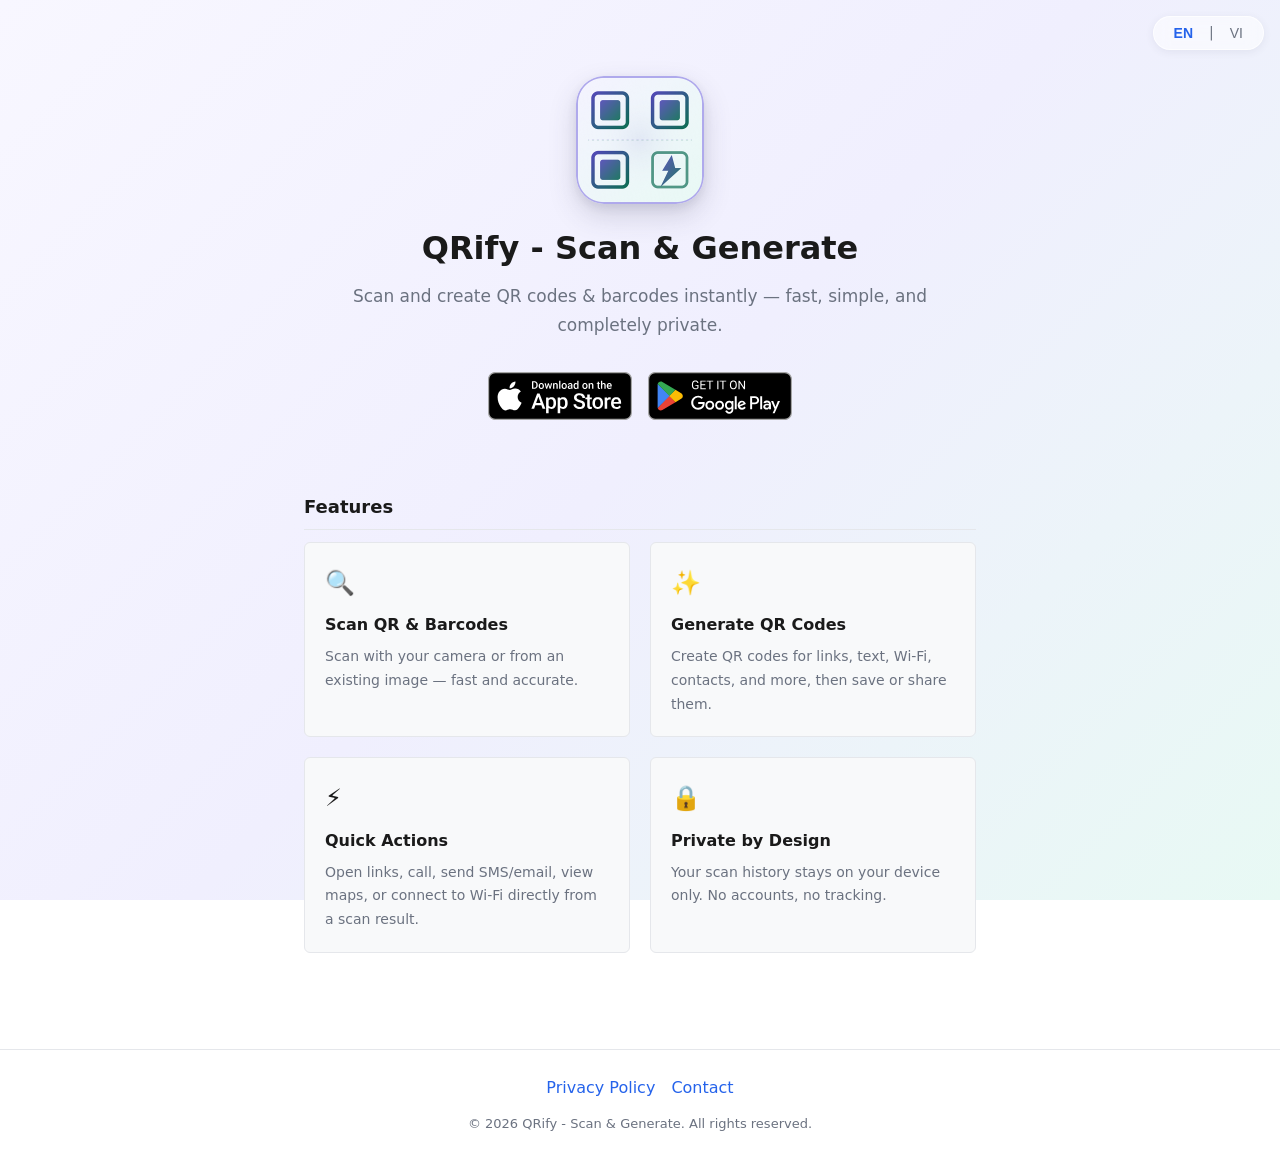
==== commit 4975ded2: "Disclose Google AdMob advertising in privacy policy App now serves ads via Google AdMob, so the poli" ====
--- a/index.html
+++ b/index.html
@@ -85,8 +85,8 @@
             <span class="vi">Riêng Tư Tuyệt Đối</span>
           </h3>
           <p>
-            <span class="en">Your scan history stays on your device only. No accounts, no tracking, no ads.</span>
-            <span class="vi">Lịch sử quét chỉ lưu trên thiết bị của bạn. Không tài khoản, không theo dõi, không quảng cáo.</span>
+            <span class="en">Your scan history stays on your device only. No accounts, no tracking.</span>
+            <span class="vi">Lịch sử quét chỉ lưu trên thiết bị của bạn. Không tài khoản, không theo dõi.</span>
           </p>
         </div>
       </div>
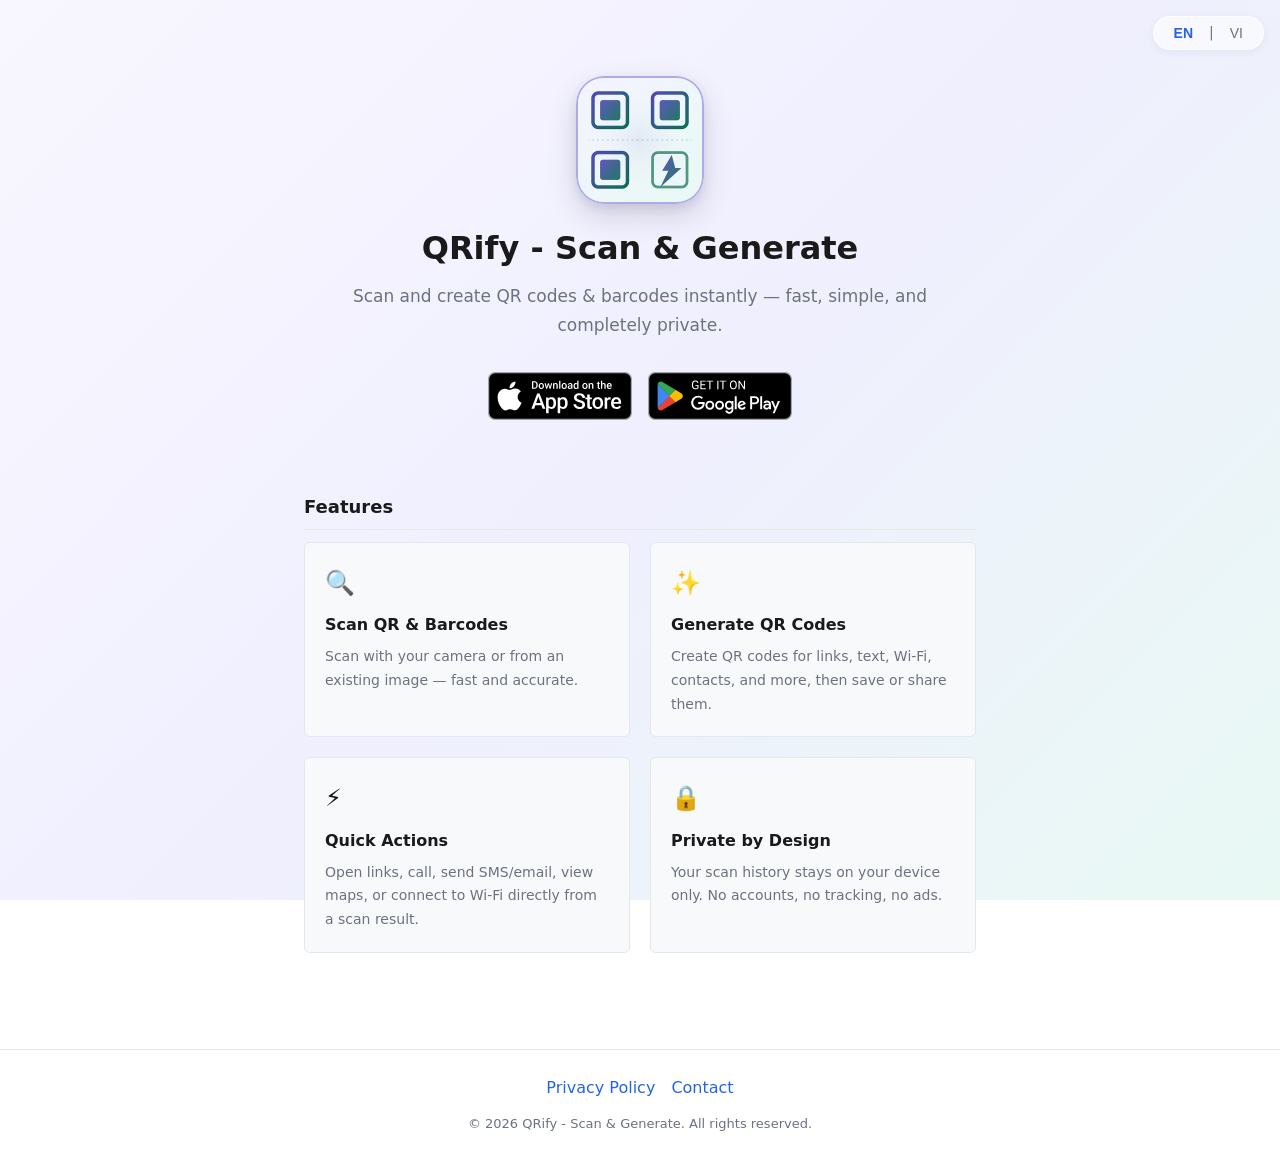
==== commit 44a653d4: "Revert "Merge pull request #2 from Qrify-Scan-Generate/privacy-admob-disclosure" This reverts commit" ====
--- a/index.html
+++ b/index.html
@@ -85,8 +85,8 @@
             <span class="vi">Riêng Tư Tuyệt Đối</span>
           </h3>
           <p>
-            <span class="en">Your scan history stays on your device only. No accounts, no tracking.</span>
-            <span class="vi">Lịch sử quét chỉ lưu trên thiết bị của bạn. Không tài khoản, không theo dõi.</span>
+            <span class="en">Your scan history stays on your device only. No accounts, no tracking, no ads.</span>
+            <span class="vi">Lịch sử quét chỉ lưu trên thiết bị của bạn. Không tài khoản, không theo dõi, không quảng cáo.</span>
           </p>
         </div>
       </div>
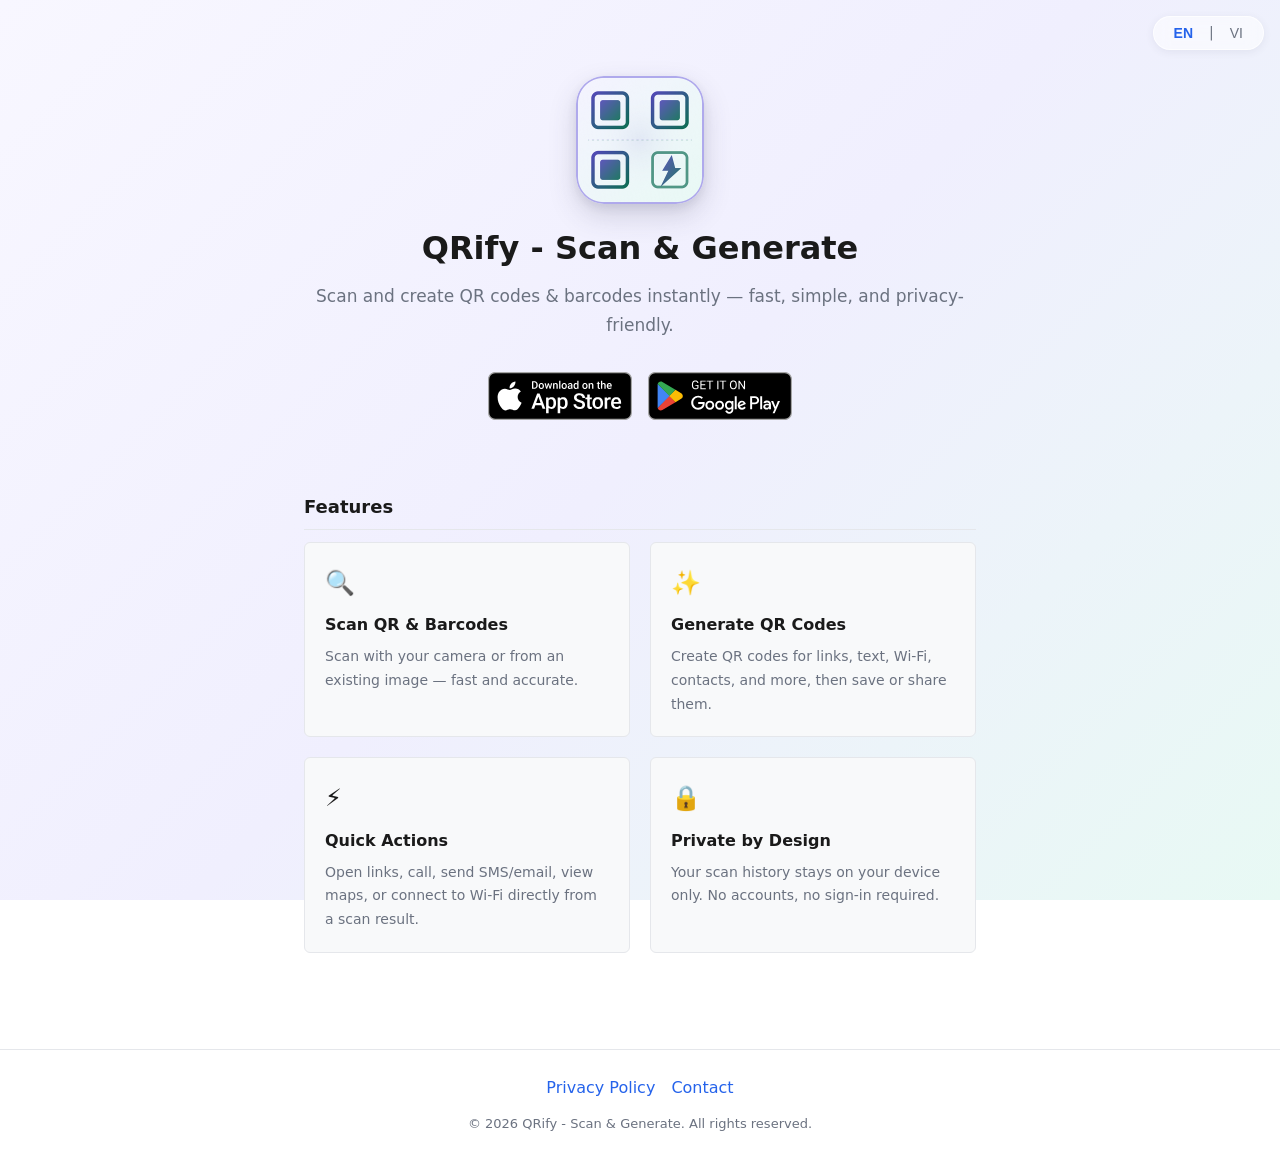
==== commit 1cf91b57: "Align landing page claims with AdMob disclosure Soften absolute privacy claims that conflicted with " ====
--- a/index.html
+++ b/index.html
@@ -4,7 +4,7 @@
   <meta charset="UTF-8" />
   <meta name="viewport" content="width=device-width, initial-scale=1.0" />
   <title>QRify - Scan &amp; Generate</title>
-  <meta name="description" content="QRify - Scan & Generate: a fast, private QR code and barcode scanner & generator. All data stays on your device." />
+  <meta name="description" content="QRify - Scan & Generate: a fast, privacy-friendly QR code and barcode scanner & generator. Your scans stay on your device." />
   <style>
     .vi { display: none; }
     .lang-vi .vi { display: inline; }
@@ -24,8 +24,8 @@
       <img class="logo" src="assets/logo.png" alt="QRify logo" />
       <h1>QRify - Scan &amp; Generate</h1>
       <p class="tagline">
-        <span class="en">Scan and create QR codes &amp; barcodes instantly — fast, simple, and completely private.</span>
-        <span class="vi">Quét và tạo mã QR &amp; barcode ngay lập tức — nhanh, đơn giản và hoàn toàn riêng tư.</span>
+        <span class="en">Scan and create QR codes &amp; barcodes instantly — fast, simple, and privacy-friendly.</span>
+        <span class="vi">Quét và tạo mã QR &amp; barcode ngay lập tức — nhanh, đơn giản và tôn trọng quyền riêng tư.</span>
       </p>
       <div class="store-buttons">
         <a class="store-button" href="https://apps.apple.com/app/id6777644974" target="_blank" rel="noopener noreferrer">
@@ -85,8 +85,8 @@
             <span class="vi">Riêng Tư Tuyệt Đối</span>
           </h3>
           <p>
-            <span class="en">Your scan history stays on your device only. No accounts, no tracking, no ads.</span>
-            <span class="vi">Lịch sử quét chỉ lưu trên thiết bị của bạn. Không tài khoản, không theo dõi, không quảng cáo.</span>
+            <span class="en">Your scan history stays on your device only. No accounts, no sign-in required.</span>
+            <span class="vi">Lịch sử quét chỉ lưu trên thiết bị của bạn. Không tài khoản, không cần đăng nhập.</span>
           </p>
         </div>
       </div>
